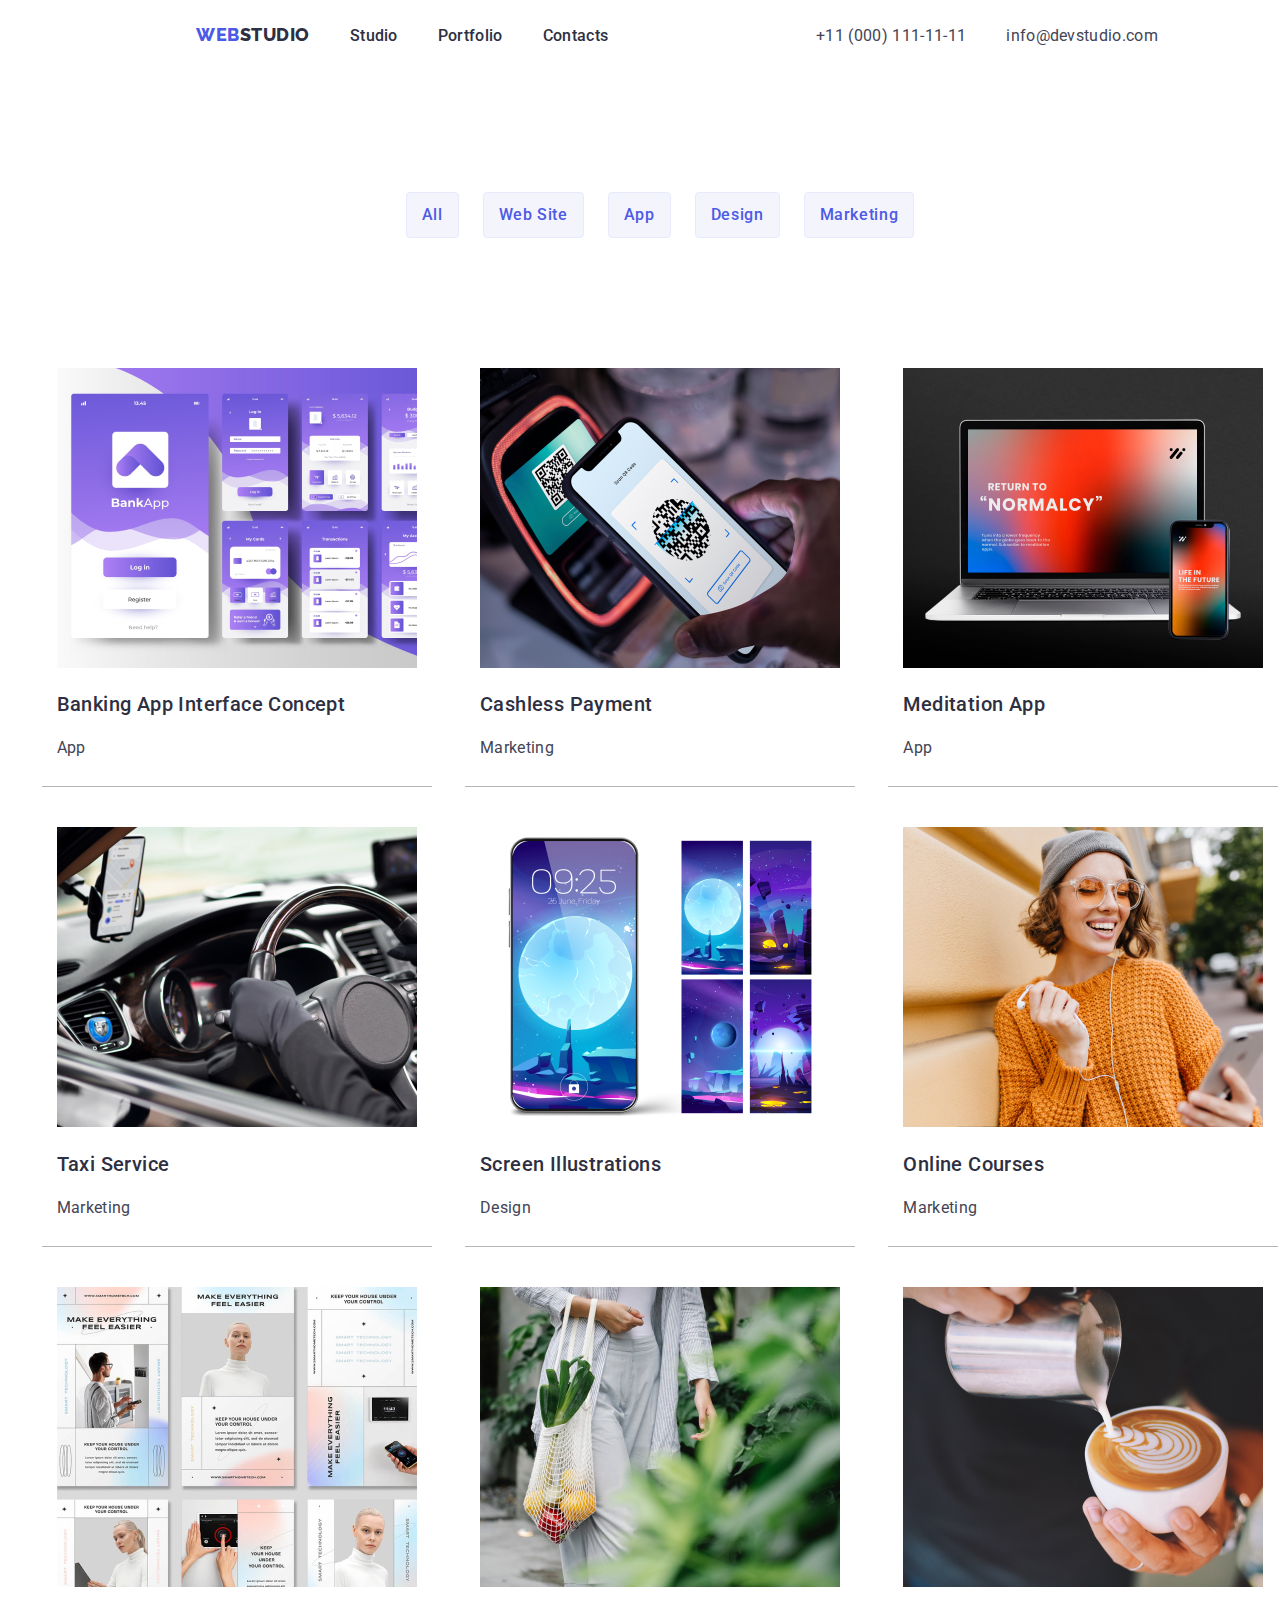
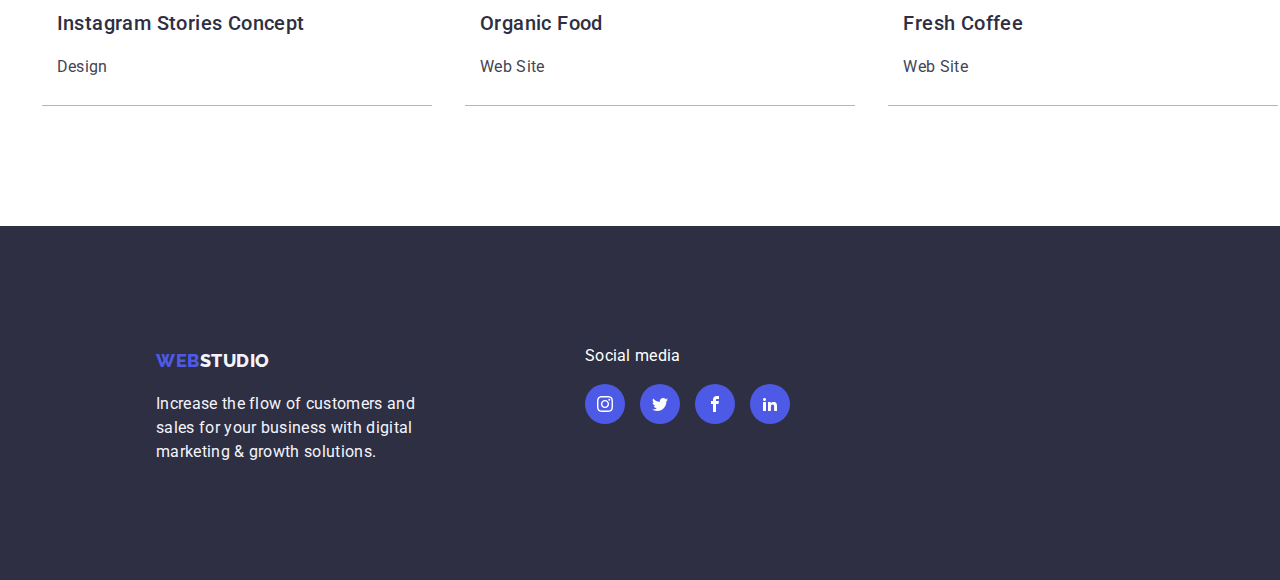
==== portfolio.html @ 2b45d046 "Initial commit" ====
<!DOCTYPE html>
<html lang="en">

<head>
    <meta charset="UTF-8">
    <meta name="viewport" content="width=device-width, initial-scale=1.0">
    <title>Web Studio</title>
    <link rel="stylesheet"
        href="https://cdnjs.cloudflare.com/ajax/libs/modern-normalize/1.0.0/modern-normalize.min.css" />
    <link rel="preconnect" href="https://fonts.googleapis.com">
    <link rel="preconnect" href="https://fonts.gstatic.com" crossorigin>
    <link
        href="https://fonts.googleapis.com/css2?family=Montserrat:wght@400;700&family=Raleway:wght@800&family=Roboto:wght@400;500;700;900&display=swap"
        rel="stylesheet">
    <link rel="stylesheet" href="./css/styles.css" />
</head>

<body>
    <header class="container">
        <nav>
            <ul class="main-nav">
                <li class="main-header-menu">
                    <a class="main-header-menu-link" href="#main"><span class="web1">WEB</span><span
                            class="web2">STUDIO</span></a>
                </li>
                <li class="main-header-menu">
                    <a class="main-header-menu-link" href="#studio">Studio</a>
                </li>
                <li class="main-header-menu">
                    <a class="main-header-menu-link" href="#portfolio">Portfolio</a>
                </li>
                <li class="main-header-menu">
                    <a class="main-header-menu-link" href="#contacts">Contacts</a>
                </li>
            </ul>
        </nav>

        <div>
            <ul class="main-header-ctas">
                <li class="main-header-ctas-item">
                    <a class="ctas-link" href="tel:+11 (000) 111-11-11">+11 (000) 111-11-11</a>
                </li>
                <li class="main-header-ctas-item">
                    <a class="ctas-link" href="mailto:info@devstudio.com">info@devstudio.com</a>
                </li>
            </ul>
        </div>
    </header>
    
    
        <div>
            <ul class="sub-menu">
                <li class="sub-menu1">All</li>
                <li class="sub-menu1">Web Site</li>
                <li class="sub-menu1">App</li>
                <li class="sub-menu1">Design</li>
                <li class="sub-menu1">Marketing</li>
            </ul>
        </div>

    <main>
        <div>
            <ul class="container-box">
                <li class="box">
                    <img src="./images/1.jpg" alt="app" width="360px">
                    <h3>Banking App Interface Concept</h3>
                    <p>App</p>
                </li>
                <li class="box">
                    <img src="./images/2.jpg" alt="qr-code" width="360px">
                    <h3>Cashless Payment</h3>
                    <p>Marketing</p>
                </li>
                <li class="box">
                    <img src="./images/3.jpg" alt="laptop" width="360px">
                    <h3>Meditation App</h3>
                    <p>App</p>
                </li>
                <li class="box">
                    <img src="./images/4.jpg" alt="taxi" width="360px">
                    <h3>Taxi Service</h3>
                    <p>Marketing</p>
                </li>
                <li class="box">
                    <img src="./images/5.jpg" alt="screen" width="360px">
                    <h3>Screen Illustrations</h3>
                    <p>Design</p>
                </li>
                <li class="box">
                    <img src="./images/6.jpg" alt="girl" width="360px">
                    <h3>Online Courses</h3>
                    <p>Marketing</p>
                </li>
                <li class="box">
                    <img src="./images/7.jpg" alt="instagram" width="360px">
                    <h3>Instagram Stories Concept</h3>
                    <p>Design</p>
                </li>
                <li class="box">
                    <img src="./images/8.jpg" alt="organic" width="360px">
                    <h3>Organic Food</h3>
                    <p>Web Site</p>
                </li>
                <li class="box">
                    <img src="./images/9.jpg" alt="coffe" width="360px">
                    <h3>Fresh Coffee</h3>
                    <p>Web Site</p>
                </li>
            </ul>
        </div>
    </main>

<footer class="footer-container">
    <div>
        <h3><span class="web1">WEB</span><span class="web3-footer">STUDIO</span></h3>
        <p class="footer-text">
            Increase the flow of customers and <br />
            sales for your business with digital <br />
            marketing & growth solutions.
        </p>
    </div>

    <div">
        <p class="footer-2">Social media</p>
        <div class="footer-team-socials">
            <a class="team-socials-icon">
                <svg width="16" height="16" class="icon icon-instagram">
                    <use xlink:href="./images/icons.svg#icon-instagram"></use>
                </svg>
            </a>

            <a class="team-socials-icon">
                <svg width="16" height="16" class="icon icon-twitter">
                    <use xlink:href="./images/icons.svg#icon-twitter"></use>
                </svg>
            </a>

            <a class="team-socials-icon">
                <svg width="16" height="16" class="icon icon-facebook">
                    <use xlink:href="./images/icons.svg#icon-facebook"></use>
                </svg>
            </a>

            <a class="team-socials-icon">
                <svg width="16" height="16" class="icon icon-linkedin2">
                    <use xlink:href="./images/icons.svg#icon-linkedin2"></use>
                </svg>
            </a>
        </div>
        </div>
</footer>


</body>
</html>
---- css/styles.css ----
h1 {
    color: var(--WHITE, #FFF);
    text-align: center;
    font-family: Roboto;
    font-size: 56px;
    font-style: normal;
    font-weight: 700;
    line-height: 60px;
    letter-spacing: 1.12px;
    background: var(--NAVY-BLUE, #2E2F42);
    margin-top: 0px;
    padding-top: 188px;
    padding-bottom: 292px;
    background: linear-gradient(rgba(46, 47, 66, 0.7), rgba(46, 47, 66, 0.7)), url('../images/people-office-1.jpg');
    background-repeat: no-repeat;
    background-size: cover;
    background-color: rgba(46, 47, 66, 0.7);
}

h1 > button {
    border-radius: 4px;
    background: var(--IRIS, #4D5AE5);
    box-shadow: 0px 4px 4px 0px rgba(0, 0, 0, 0.15);
    color:white;
    padding: 16px 32px;
    font-size: 16px;
}

button:hover {
    border-radius: 4px;
        background: teal;
        box-shadow: 0px 4px 4px 0px rgba(0, 0, 0, 0.15);
        color: black;
}

.main-header-menu-link {
    text-decoration: none;
}

.container {
    display: flex;
    align-items: center;
    justify-content: space-between;
    height: 72px;
    width: 1158px;
}

.main-nav {
    list-style: none;
        display: flex;
        gap: 40px;
        margin-left: 156px;
        align-items: center;
        height: 72px;
        margin-top: 24px;
        margin-bottom: 24px;
}

.main-header-ctas {
    list-style: none;
    display: flex;
    gap: 40px;
    justify-content: flex-end;
    margin-top: 24px;
        margin-bottom: 24px;
}

.section1 {
    list-style: none;
    display: flex;
    justify-content: space-around;
    margin-top: 120px;
}

.section1-box {
    color: var(--SLATE, #434455);
        font-size: 16px;
        height: 72px;
        width: 264px;
        gap: 24px;
}

.pics {
    display: flex;
        justify-content: space-around;
        margin: 0 156px;
}

.team1 {
    list-style: none;
    display:flex;
        justify-content: space-around;
        margin: 0 156px 120px 156px;
}

h2 {
    margin-top: 120px;
    margin-bottom: 80px;
    font-size: 36px;
}

.ctas-link {
    text-decoration: none;
    color: var(--SLATE, #434455);
    font-family: Roboto;
    font-size: 16px;
    font-style: normal;
    font-weight: 400;
    line-height: 24px;
    letter-spacing: 0.32px;
}

.web1 {
    color: var(--IRIS, #4D5AE5);
    font-family: Raleway;
    font-size: 18px;
    font-style: normal;
    font-weight: 800;
    line-height: 21px;
    letter-spacing: 0.54px;
    text-transform: uppercase;
}

.web2 {
    color: var(--NAVY-BLUE, #2E2F42);
    font-family: Raleway;
    font-size: 18px;
    font-style: normal;
    font-weight: 800;
    line-height: 21px;
    letter-spacing: 0.54px;
    text-transform: uppercase;
}

.web3-footer {
    color: var(--CLOUD, #F4F4FD);
    font-family: Raleway;
    font-size: 18px;
    font-style: normal;
    font-weight: 800;
    line-height: 21px;
    letter-spacing: 0.54px;
    text-transform: uppercase;
}

.main-header-menu-link {
    color: #2E2F42;
    font-family: Roboto;
    font-size: 16px;
    font-style: normal;
    font-weight: 500;
    line-height: 24px;
    letter-spacing: 0.32px;
}

h2 {
    color: var(--NAVY-BLUE, #2E2F42);
    text-align: center;
    font-family: Roboto;
    font-size: 36px;
    font-style: normal;
    font-weight: 700;
    line-height: 40px;
    letter-spacing: 0.72px;
    text-transform: capitalize;
}

h3 {
    color: var(--NAVY-BLUE, #2E2F42);
    font-family: Roboto;
    font-size: 20px;
    font-style: normal;
    font-weight: 500;
    line-height: 24px;
    letter-spacing: 0.4px;
}

p {
    color: var(--SLATE, #434455);
    font-family: Roboto;
    font-size: 16px;
    font-style: normal;
    font-weight: 400;
    line-height: 24px;
    letter-spacing: 0.32px;
}

.sub-menu {
    list-style: none;
    display: flex;
    justify-content: center;
    gap: 24px;
    margin-top: 120px;
}

.sub-menu .sub-menu1{
    border-radius: 4px;
    border: 1px solid var(--CORNFLOWER, #E7E9FC);
    background: var(--CLOUD, #F4F4FD);
    color: var(--IRIS, #4D5AE5);
        text-align: center;
        font-family: Roboto;
        font-size: 16px;
        font-style: normal;
        font-weight: 500;
        line-height: 24px;
        letter-spacing: 0.64px;
        border-radius: 4px;
            border: 1px solid var(--CORNFLOWER, #E7E9FC);
            background: var(--CLOUD, #F4F4FD);
}

.sub-menu .sub-menu1 {
    padding: 10px 15px;
    cursor: pointer;
}

.container-box {
    list-style: none;
    display: flex;
    justify-content: space-around;
    flex-wrap: wrap;
    margin-top: 120px;
    margin-bottom: 120px;
}

.container-box {
    display: grid;
    grid-template-columns: repeat(3, 1fr);
    max-width: 1400px;
    margin: 120px auto;
    place-items: center;
    gap: 30px;
}

.container-box .box {
    border-bottom: 1px solid #b5b5b5;
    padding: 10px 15px;
}

.container-box .box:hover {
    box-shadow: 0px 0px 10px 0px rgb(169 166 166 / 75%);
}


.sub-menu .sub-menu1:hover {
    border-radius: 4px;
background: var(--OCEAN, #404BBF);
color: var(--WHITE, #FFF);
box-shadow: 0px 2px 2px 0px rgba(0, 0, 0, 0.12), 0px 2px 1px 0px rgba(0, 0, 0, 0.08), 0px 3px 1px 0px rgba(0, 0, 0, 0.10);
}

.main-nav .main-header-menu-link:hover {
    border-radius: 4px;
        background: var(--OCEAN, #404BBF);
        color: var(--WHITE, #FFF);
        box-shadow: 0px 2px 2px 0px rgba(0, 0, 0, 0.12), 0px 2px 1px 0px rgba(0, 0, 0, 0.08), 0px 3px 1px 0px rgba(0, 0, 0, 0.10);
}

.main-header-ctas .ctas-link:hover {
    border-radius: 4px;
    background: var(--OCEAN, #404BBF);
    color: white;
    box-shadow: 0px 2px 2px 0px rgba(0, 0, 0, 0.12), 0px 2px 1px 0px rgba(0, 0, 0, 0.08), 0px 3px 1px 0px rgba(0, 0, 0, 0.10);
}
.about-icon {
    padding: 24px 100px;
    text-align: center;
    background-color: #F4F4FD;
}

.team1 {
    column-gap: 24px;
}

.team {
    background-color: #F4F4FD;
}

.team-caption {
    background-color: #F4F4FD;
}

.team ul li {
    text-align: center;
}

.team-socials {
    display: flex;
    justify-content: space-around;
}

.team-socials-icon {
    background-color: #4D5AE5;
    fill: white;
    width: 40px;
    height: 40px;
    border-radius: 50%;
    display: flex;
    justify-content: center;
    align-items: center;
}

.clients-icon {
    display: flex;
    justify-content: center;
    gap: 24px;
    margin-bottom: 120px;
}

.client-icon {
    border: solid 1px #8E8F99;
    list-style: none;
    padding: 16px 32px;
}

.client-icon:hover {
    border-color: black;
    background-color: #4D5AE5;
}

footer {
    background: var(--NAVY-BLUE, #2E2F42);
    padding-top: 101.5px;
    padding-left: 156px;
}

.footer-text {
    color: var(--CLOUD, #F4F4FD);
    font-family: Roboto;
    font-size: 16px;
    font-style: normal;
    font-weight: 400;
    line-height: 24px;
    letter-spacing: 0.32px;
    padding-bottom: 100px;
}

footer > h3:hover {
    border-radius: 4px;
        background: var(--OCEAN, #404BBF);
        color: teal;
        box-shadow: 0px 2px 2px 0px rgba(0, 0, 0, 0.12), 0px 2px 1px 0px rgba(0, 0, 0, 0.08), 0px 3px 1px 0px rgba(0, 0, 0, 0.10);
}

.footer-container {
    display: flex;
}

.footer-2 {
    color: white;
    margin-left: 170px;
}

.footer-team-socials {
    display: flex;
    margin-left: 170px;
    gap: 15px;
}


.web1:hover {
    color:teal;
}

.web2:hover {
    color: teal;
}

.web3-footer:hover {
    color: teal;
}
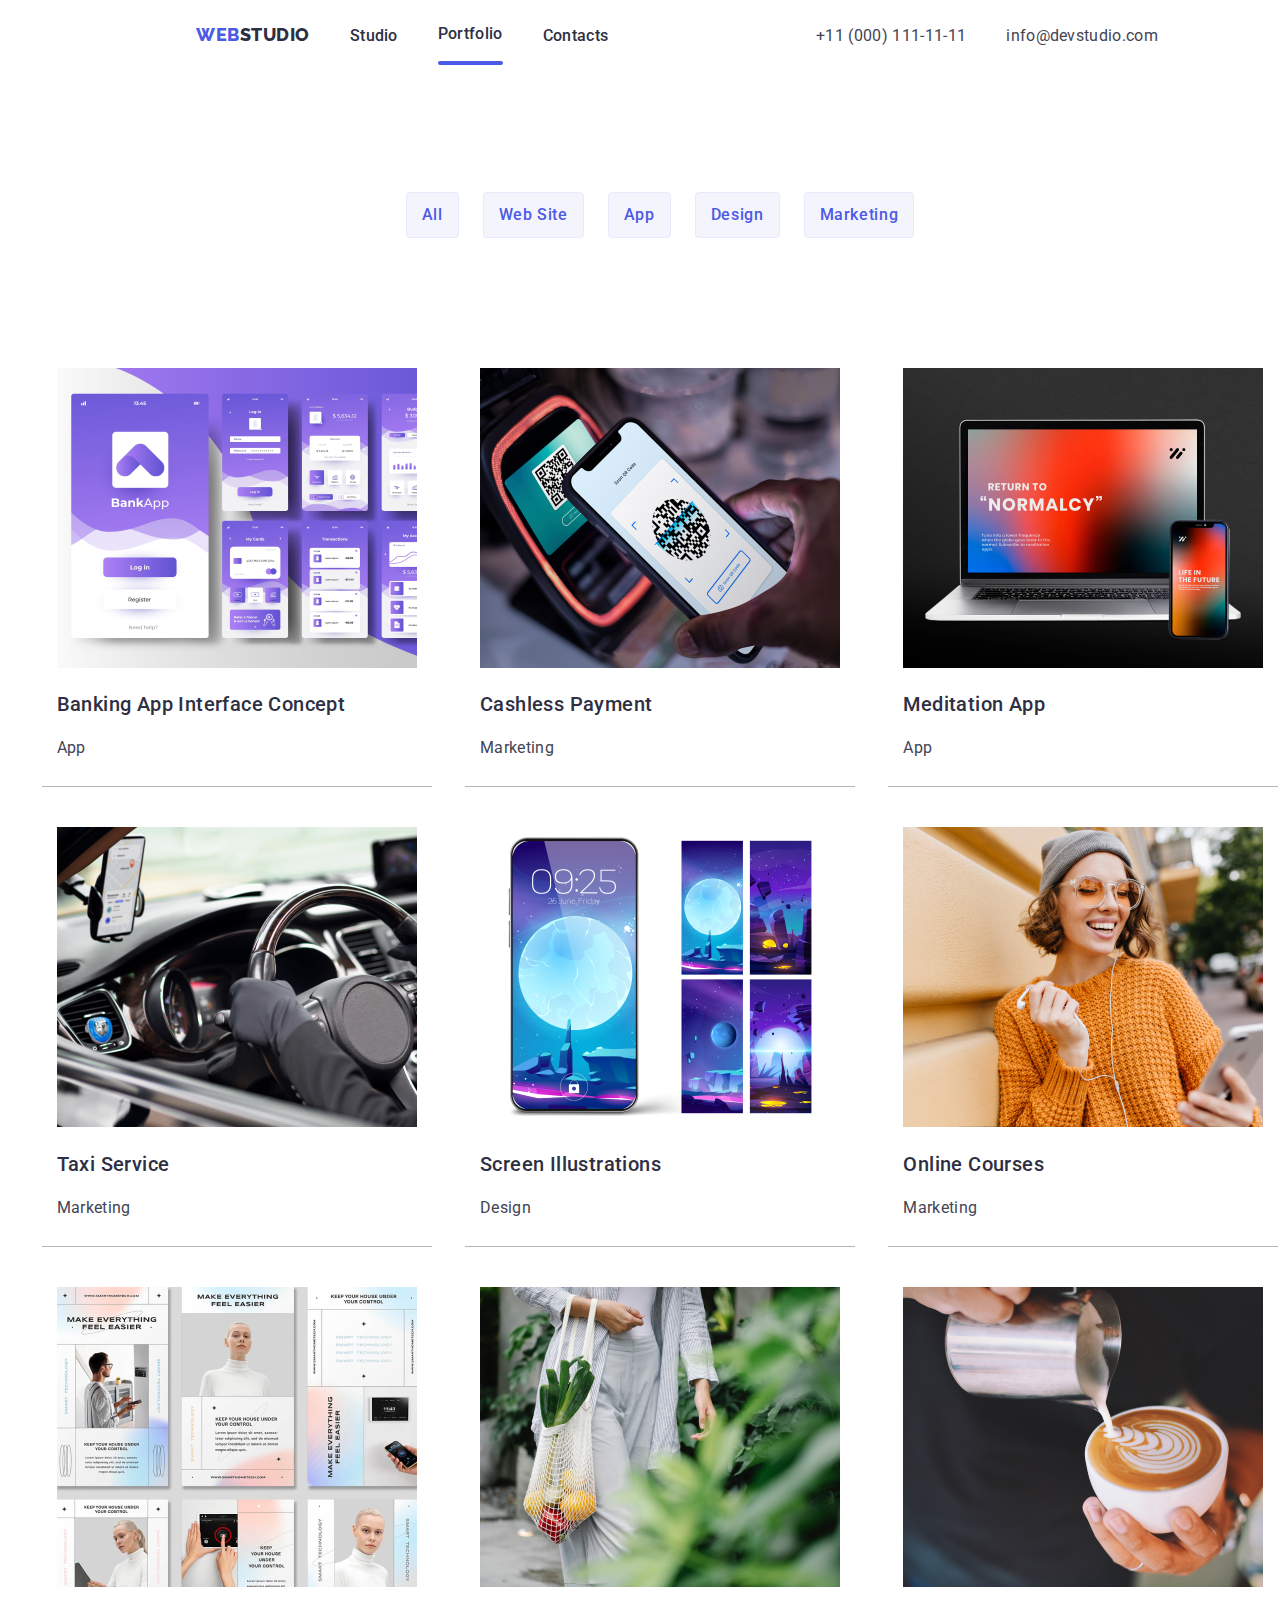
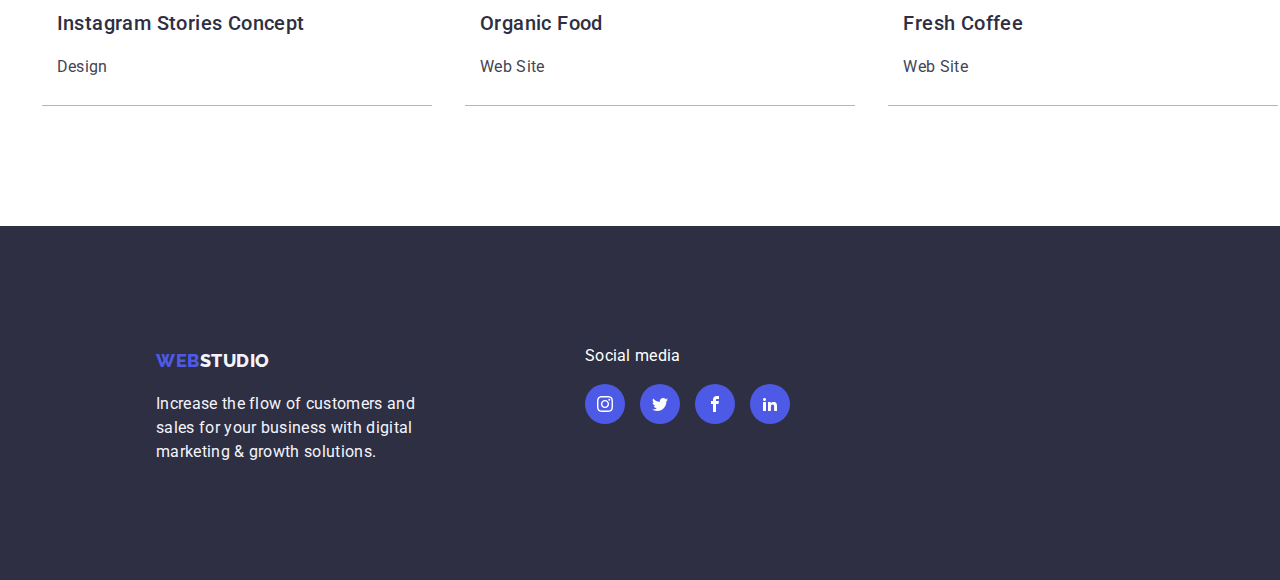
==== commit 72ad301e: "update" ====
--- a/portfolio.html
+++ b/portfolio.html
@@ -24,10 +24,10 @@
                             class="web2">STUDIO</span></a>
                 </li>
                 <li class="main-header-menu">
-                    <a class="main-header-menu-link" href="#studio">Studio</a>
-                </li>
-                <li class="main-header-menu">
-                    <a class="main-header-menu-link" href="#portfolio">Portfolio</a>
+                    <a class="main-header-menu-link" href="index.html">Studio</a>
+                </li>
+                <li class="main-header-menu">
+                    <a class="main-header-menu-link active" href="portfolio.html">Portfolio</a>
                 </li>
                 <li class="main-header-menu">
                     <a class="main-header-menu-link" href="#contacts">Contacts</a>
@@ -59,55 +59,120 @@
         </div>
 
     <main>
-        <div>
             <ul class="container-box">
                 <li class="box">
+                    <div class="box-image">
                     <img src="./images/1.jpg" alt="app" width="360px">
+                        <div class="box-image-caption">
+                        <p>Lorem ipsum dolor sit, amet consectetur adipisicing elit. Illo esse sequi aspernatur harum numquam, repellat
+                            beatae amet ea quaerat, inventore corporis excepturi vel eos nihil expedita ducimus repellendus natus assumenda!
+                        </p>
+                        </div>
+                    </div>
+                    
+                    <div>
                     <h3>Banking App Interface Concept</h3>
                     <p>App</p>
-                </li>
-                <li class="box">
+                    </div>
+                </li>
+
+                <li class="box">
+                    <div class="box-image">
                     <img src="./images/2.jpg" alt="qr-code" width="360px">
+                    <div class="box-image-caption">
+                        <p>Lorem ipsum dolor sit, amet consectetur adipisicing elit. Illo esse sequi aspernatur harum numquam, repellat
+                            beatae amet ea quaerat, inventore corporis excepturi vel eos nihil expedita ducimus repellendus natus assumenda!
+                        </p>
+                    </div>
+                    </div>
                     <h3>Cashless Payment</h3>
                     <p>Marketing</p>
                 </li>
                 <li class="box">
+                    <div class="box-image">
                     <img src="./images/3.jpg" alt="laptop" width="360px">
+                    <div class="box-image-caption">
+                        <p>Lorem ipsum dolor sit, amet consectetur adipisicing elit. Illo esse sequi aspernatur harum numquam, repellat
+                            beatae amet ea quaerat, inventore corporis excepturi vel eos nihil expedita ducimus repellendus natus assumenda!
+                        </p>
+                    </div>
+                    </div>
                     <h3>Meditation App</h3>
                     <p>App</p>
                 </li>
                 <li class="box">
+                    <div class="box-image">
                     <img src="./images/4.jpg" alt="taxi" width="360px">
+                    <div class="box-image-caption">
+                        <p>Lorem ipsum dolor sit, amet consectetur adipisicing elit. Illo esse sequi aspernatur harum numquam, repellat
+                            beatae amet ea quaerat, inventore corporis excepturi vel eos nihil expedita ducimus repellendus natus assumenda!
+                        </p>
+                    </div>
+                    </div>
                     <h3>Taxi Service</h3>
                     <p>Marketing</p>
                 </li>
                 <li class="box">
+                    <div class="box-image">
                     <img src="./images/5.jpg" alt="screen" width="360px">
+                    <div class="box-image-caption">
+                        <p>Lorem ipsum dolor sit, amet consectetur adipisicing elit. Illo esse sequi aspernatur harum numquam, repellat
+                            beatae amet ea quaerat, inventore corporis excepturi vel eos nihil expedita ducimus repellendus natus assumenda!
+                        </p>
+                    </div>
+                    </div>
                     <h3>Screen Illustrations</h3>
                     <p>Design</p>
                 </li>
                 <li class="box">
+                    <div class="box-image">
                     <img src="./images/6.jpg" alt="girl" width="360px">
+                    <div class="box-image-caption">
+                        <p>Lorem ipsum dolor sit, amet consectetur adipisicing elit. Illo esse sequi aspernatur harum numquam, repellat
+                            beatae amet ea quaerat, inventore corporis excepturi vel eos nihil expedita ducimus repellendus natus assumenda!
+                        </p>
+                    </div>
+                    </div>
                     <h3>Online Courses</h3>
                     <p>Marketing</p>
                 </li>
                 <li class="box">
+                    <div class="box-image">
                     <img src="./images/7.jpg" alt="instagram" width="360px">
+                    <div class="box-image-caption">
+                        <p>Lorem ipsum dolor sit, amet consectetur adipisicing elit. Illo esse sequi aspernatur harum numquam, repellat
+                            beatae amet ea quaerat, inventore corporis excepturi vel eos nihil expedita ducimus repellendus natus assumenda!
+                        </p>
+                    </div>
+                    </div>
                     <h3>Instagram Stories Concept</h3>
                     <p>Design</p>
                 </li>
                 <li class="box">
+                    <div class="box-image">
                     <img src="./images/8.jpg" alt="organic" width="360px">
+                    <div class="box-image-caption">
+                        <p>Lorem ipsum dolor sit, amet consectetur adipisicing elit. Illo esse sequi aspernatur harum numquam, repellat
+                            beatae amet ea quaerat, inventore corporis excepturi vel eos nihil expedita ducimus repellendus natus assumenda!
+                        </p>
+                    </div>
+                    </div>
                     <h3>Organic Food</h3>
                     <p>Web Site</p>
                 </li>
                 <li class="box">
+                    <div class="box-image">
                     <img src="./images/9.jpg" alt="coffe" width="360px">
+                    <div class="box-image-caption">
+                        <p>Lorem ipsum dolor sit, amet consectetur adipisicing elit. Illo esse sequi aspernatur harum numquam, repellat
+                            beatae amet ea quaerat, inventore corporis excepturi vel eos nihil expedita ducimus repellendus natus assumenda!
+                        </p>
+                    </div>
+                    </div>
                     <h3>Fresh Coffee</h3>
                     <p>Web Site</p>
                 </li>
             </ul>
-        </div>
     </main>
 
 <footer class="footer-container">
--- a/css/styles.css
+++ b/css/styles.css
@@ -63,6 +63,17 @@
     justify-content: flex-end;
     margin-top: 24px;
         margin-bottom: 24px;
+}
+
+.active::after {
+    content: " ";
+    display: block;
+    height: 4px;
+    width: 100%;
+    border-radius: 2px;
+    background-color: #4D5AE5;
+    position: relative;
+    top: 15px;
 }
 
 .section1 {
@@ -215,6 +226,35 @@
     cursor: pointer;
 }
 
+.box-image {
+    position: relative;
+    overflow: hidden;
+}
+
+.box-image-caption {
+    position: absolute;
+    background-color: #4D5AE5;
+    width: 100%;
+    height: 100%;
+    top: 0;
+    left: 0;
+    opacity: 0;
+    transform: translateY(100%);
+    transition: transform 0.25s cubic-bezier(0.4, 0, 0.2, 1);
+}
+
+.box-image-caption p {
+    color: white;
+    padding: 40px 32px;
+}
+
+.box:hover .box-image-caption{
+    opacity: 0.75;
+    transform: translateY(0);
+}
+
+
+
 .container-box {
     list-style: none;
     display: flex;
@@ -236,10 +276,11 @@
 .container-box .box {
     border-bottom: 1px solid #b5b5b5;
     padding: 10px 15px;
+    overflow: hidden;
 }
 
 .container-box .box:hover {
-    box-shadow: 0px 0px 10px 0px rgb(169 166 166 / 75%);
+    box-shadow: 0px 0px 10px 0px rgb(169 166 166 / 75%); 
 }
 
 
@@ -252,16 +293,16 @@
 
 .main-nav .main-header-menu-link:hover {
     border-radius: 4px;
-        background: var(--OCEAN, #404BBF);
-        color: var(--WHITE, #FFF);
-        box-shadow: 0px 2px 2px 0px rgba(0, 0, 0, 0.12), 0px 2px 1px 0px rgba(0, 0, 0, 0.08), 0px 3px 1px 0px rgba(0, 0, 0, 0.10);
+        /* background: var(--OCEAN, #404BBF); */
+        color: #404BBF;
+        /* box-shadow: 0px 2px 2px 0px rgba(0, 0, 0, 0.12), 0px 2px 1px 0px rgba(0, 0, 0, 0.08), 0px 3px 1px 0px rgba(0, 0, 0, 0.10); */ */
 }
 
 .main-header-ctas .ctas-link:hover {
     border-radius: 4px;
-    background: var(--OCEAN, #404BBF);
-    color: white;
-    box-shadow: 0px 2px 2px 0px rgba(0, 0, 0, 0.12), 0px 2px 1px 0px rgba(0, 0, 0, 0.08), 0px 3px 1px 0px rgba(0, 0, 0, 0.10);
+    /* background: var(--OCEAN, #404BBF); */
+    color: #404BBF;
+    /* box-shadow: 0px 2px 2px 0px rgba(0, 0, 0, 0.12), 0px 2px 1px 0px rgba(0, 0, 0, 0.08), 0px 3px 1px 0px rgba(0, 0, 0, 0.10); */ */
 }
 .about-icon {
     padding: 24px 100px;
